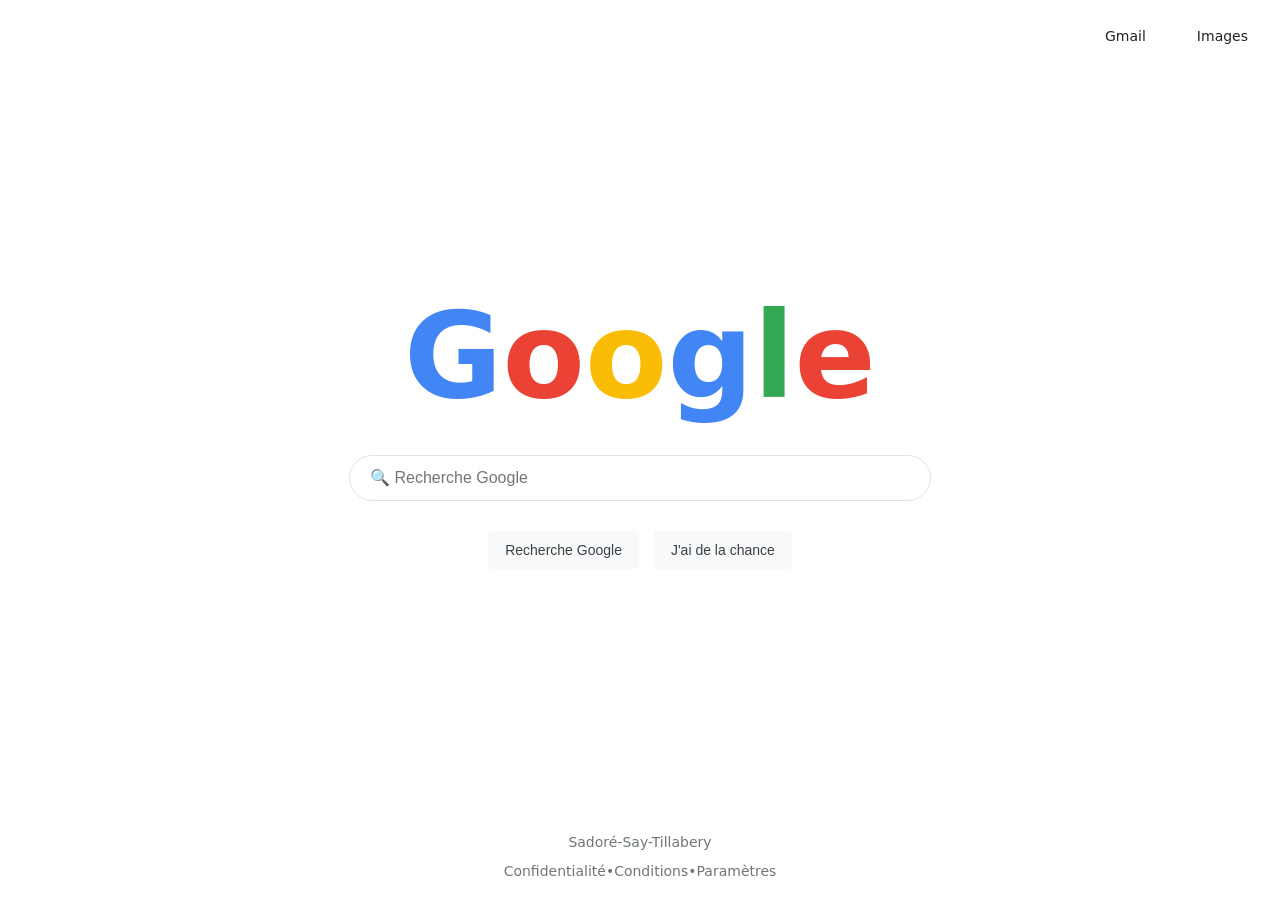
==== docs/index.html @ 0a64dbb7 "index.html" ====
<!DOCTYPE html>
<html lang="fr">
<head>
    <meta charset="UTF-8">
    <meta name="viewport" content="width=device-width, initial-scale=1.0">
    <!-- Lien vers le fichier CSS externe -->
    <link rel="stylesheet" href="style.css">
    <title>Google</title>
</head>
<body>
    <!-- En-tête avec les liens de navigation -->
    <header class="en-tete">
        <span class="lien-gmail"><a href="#">Gmail</a></span>
        <a href="#">Images</a>
    </header>
    
    <!-- Contenu principal de la page -->
    <main class="contenu-principal">
        <!-- Section du logo Google avec chaque lettre colorée -->
        <section class="logo-google">
            <h1 class="bleu">G</h1>
            <h1 class="rouge">o</h1>
            <h1 class="jaune">o</h1>
            <h1 class="bleu">g</h1>
            <h1 class="vert">l</h1>
            <h1 class="rouge">e</h1>
        </section>
        
        <!-- Section de recherche avec barre et icône -->
        <section class="section-recherche">
            <div class="conteneur-recherche">
                <!-- Icône de loupe dans la barre de recherche -->
                <!--<div class="icone-recherche"></div>-->
                <!-- Champ de saisie pour la recherche -->
                <input type="text" class="champ-recherche" placeholder="🔍 Recherche Google">
            </div>
        </section>
        
        <!-- Section des boutons de recherche -->
        <section class="section-boutons">
            <button class="bouton-recherche">Recherche Google</button>
            <button class="bouton-chance">J'ai de la chance</button>
        </section>
    </main>
    
    <!-- Pied de page avec les liens supplémentaires -->
    <footer class="liens-supplementaires">
        <div class="ligne-liens">
            <span>Sadoré-Say-Tillabery</span>
        </div>
        <div class="ligne-localisation">
            <span>Confidentialité•Conditions•Paramètres</span>
        </div>
    </footer>
</body>
</html>
---- docs/style.css ----
/* Réinitialisation des marges et paddings par défaut */
* {
    margin: 0;
    padding: 0;
    /* Inclut les bordures et paddings dans le calcul des dimensions */
    box-sizing: border-box;
}

/* Styles généraux du corps de la page */
body {
    font-family: system-ui, -apple-system, 'Segoe UI', Roboto, Arial, sans-serif;
    /* Hauteur totale de la fenêtre */
    height: 100vh;
    /* Disposition en colonne pour header, main et footer */
    display: flex;
    flex-direction: column;
}

/* Styles de l'en-tête */
.en-tete {
    /* Aligne les éléments à droite */
    display: flex;
    justify-content: flex-end;
    padding: 20px;
    font-size: 14px;
    gap: 15px;
}

/* Styles pour le span contenant Gmail */
.en-tete .lien-gmail {
    padding: 8px 12px;
    /* Transition pour un effet fluide */
    transition: all 0.3s ease;
}

/* Effet au survol du span Gmail avec bordure arrondie */
.en-tete .lien-gmail:hover {
    /* Bordure arrondie */
    border-radius: 8px;
    /* Couleur de fond légère au survol */
    background-color: #f0f0f0;
}

/* Styles des liens dans l'en-tête */
.en-tete a {
    text-decoration: none;
    color: rgba(0,0,0,0.87);
    padding: 8px 12px;
    border-radius: 8px;
    transition: all 0.3s ease;
}


/* Styles du contenu principal */
.contenu-principal {
    display: flex;
    flex-direction: column;
    /* Centre horizontalement et verticalement */
    align-items: center;
    justify-content: center;
    /* Prend tout l'espace disponible */
    flex-grow: 1;
}

/* Styles du logo Google */
.logo-google {
    display: flex;
    margin-bottom: 30px;
}

/* Styles des lettres du logo */
.logo-google h1 {
    font-size: 120px;
    font-weight: 800;
}

/* Couleurs spécifiques pour chaque lettre du logo */
.bleu {
    color: #4285F4;
}

.rouge {
    color: #EA4335;
}

.jaune {
    color: #FBBC05;
}

.vert {
    color: #34A853;
}

/* Styles de la section recherche */
.section-recherche {
    width: 582px;
    position: relative;
    margin-bottom: 30px;
}

/* Conteneur pour la barre de recherche */
.conteneur-recherche {
    width: 100%;
    position: relative;
}

/* Styles de l'icône de recherche */
/*.icone-recherche {
    position: absolute;
    left: 15px;
    top: 50%;
    transform: translateY(-50%);
    color: #9AA0A6;
    z-index: 1;
}*/

/* Styles du champ de recherche */
.champ-recherche {
    width: 100%;
    height: 46px;
    border-radius: 24px;
    border: 1px solid #dfe1e5;
    padding: 0 20px;
    font-size: 16px;
    /* Supprime le contour par défaut */
    outline: none;
}

/* Effets au survol et focus du champ de recherche */
.champ-recherche:hover,
.champ-recherche:focus {
    box-shadow: 0 1px 6px rgba(32,33,36,.28);
    border-color: rgba(223,225,229,0);
}

/* Styles de la section des boutons */
.section-boutons {
    display: flex;
    justify-content: center;
    /* Espace entre les boutons */
    gap: 15px;
    margin-bottom: 30px;
}

/* Styles communs pour les boutons */
.bouton-recherche,
.bouton-chance {
    background-color: #f8f9fa;
    border: 1px solid #f8f9fa;
    border-radius: 4px;
    color: #3c4043;
    font-size: 14px;
    padding: 10px 16px;
    /* Change le curseur pour indiquer que c'est cliquable */
    cursor: pointer;
}

/* Effets au survol des boutons */
.bouton-recherche:hover,
.bouton-chance:hover {
    box-shadow: 0 1px 1px rgba(0,0,0,.1);
    border: 1px solid #dadce0;
    background-color:  #34A853;
}

/* Styles des liens supplémentaires dans le footer */
footer.liens-supplementaires {
    display: flex;
    flex-direction: column;
    align-items: center;
    gap: 10px;
    padding: 20px;
}

/* Styles de la ligne Sadoré-Say-Tillabery */
.ligne-liens span {
    color: #70757a;
    font-size: 14px;
}

/* Styles de la ligne Confidentialité-Conditions-Paramètres */
.ligne-localisation span {
    color: #70757a;
    font-size: 14px;
}

@media (max-width: 760px) {
    .logo-google h1 {
        font-size: 60px;
    }

    .section-recherche {
        width: 90%;
    }

    .section-boutons {
        flex-direction: column;
        width: 90%;
    }

    .bouton-recherche,
    .bouton-chance {
        width: 100%;
    }
}
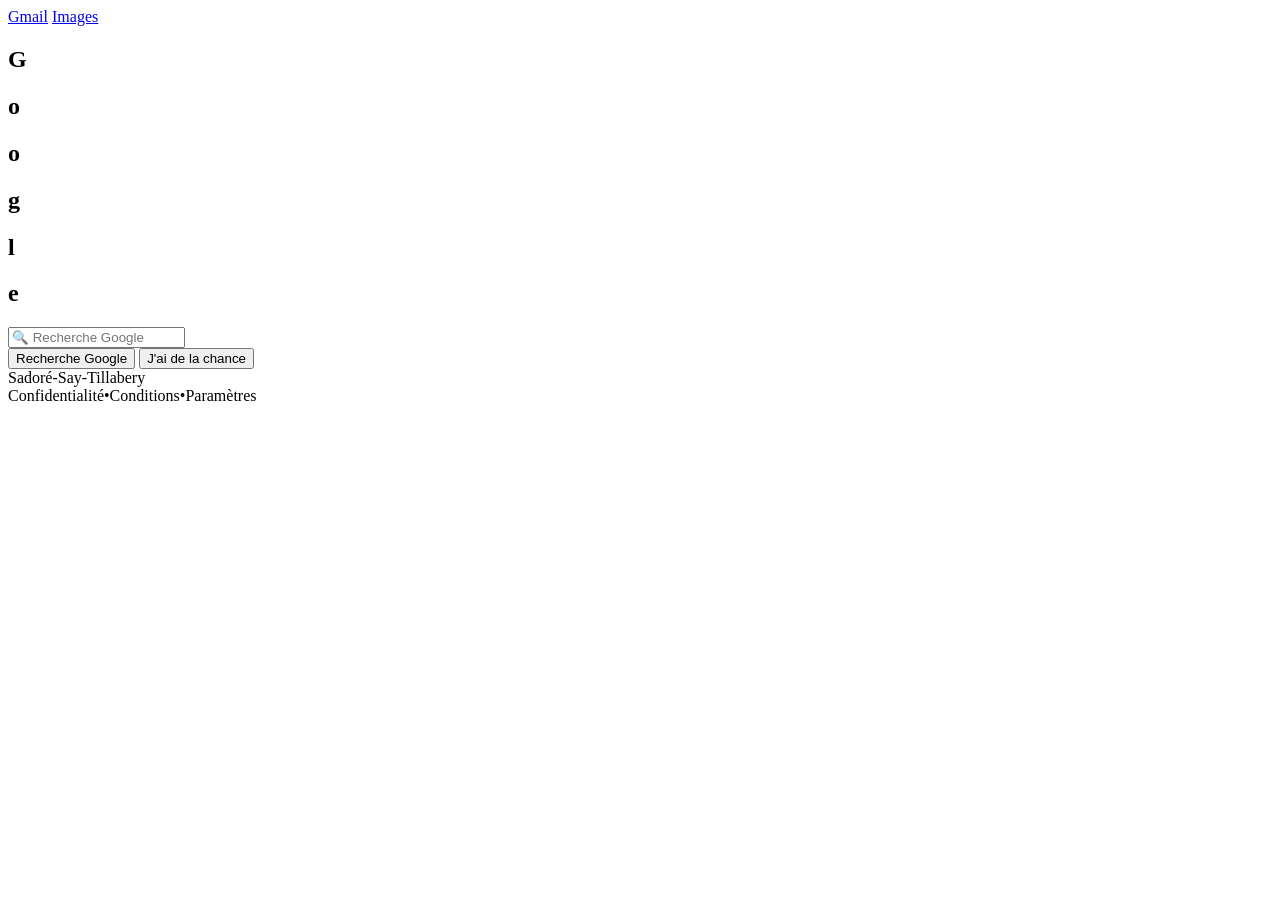
==== commit 7de04860: "index.html Replaced stylesheet link from 'style.css' to 'google.css'." ====
--- a/docs/index.html
+++ b/docs/index.html
@@ -4,7 +4,7 @@
     <meta charset="UTF-8">
     <meta name="viewport" content="width=device-width, initial-scale=1.0">
     <!-- Lien vers le fichier CSS externe -->
-    <link rel="stylesheet" href="style.css">
+    <link rel="stylesheet" href="google.css">
     <title>Google</title>
 </head>
 <body>
@@ -29,8 +29,6 @@
         <!-- Section de recherche avec barre et icône -->
         <section class="section-recherche">
             <div class="conteneur-recherche">
-                <!-- Icône de loupe dans la barre de recherche -->
-                <!--<div class="icone-recherche"></div>-->
                 <!-- Champ de saisie pour la recherche -->
                 <input type="text" class="champ-recherche" placeholder="🔍 Recherche Google">
             </div>
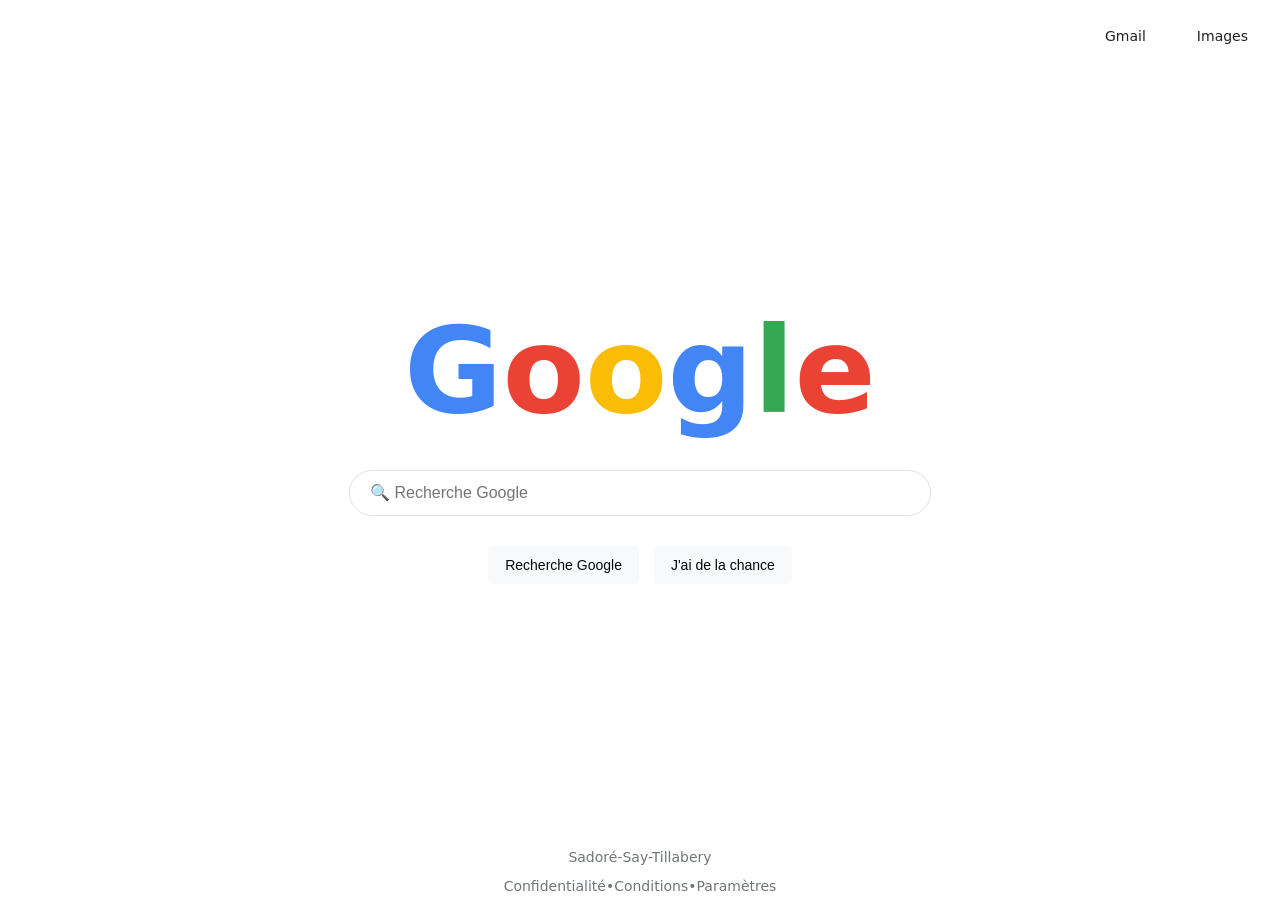
==== commit ebcd0e07: "Update index.html" ====
--- a/docs/index.html
+++ b/docs/index.html
@@ -4,7 +4,7 @@
     <meta charset="UTF-8">
     <meta name="viewport" content="width=device-width, initial-scale=1.0">
     <!-- Lien vers le fichier CSS externe -->
-    <link rel="stylesheet" href="google.css">
+    <link rel="stylesheet" href="style.css">
     <title>Google</title>
 </head>
 <body>
--- a/docs/style.css
+++ b/docs/style.css
@@ -0,0 +1,240 @@
+/* Réinitialisation des marges et paddings par défaut */
+* {
+    margin: 0;
+    padding: 0;
+    /* Inclut les bordures et paddings dans le calcul des dimensions */
+    box-sizing: border-box;
+}
+
+/* Styles généraux du corps de la page */
+body {
+    font-family: system-ui, -apple-system, 'Segoe UI', Roboto, Arial, sans-serif;
+    /* Hauteur totale de la fenêtre */
+    height: 100vh;
+    /* Disposition en colonne pour header, main et footer */
+    display: flex;
+    flex-direction: column;
+}
+
+/* Styles de l'en-tête */
+.en-tete {
+    /* Aligne les éléments à droite */
+    display: flex;
+    justify-content: flex-end;
+    padding: 20px;
+    font-size: 14px;
+    gap: 15px;
+}
+
+/* Styles pour le span contenant Gmail */
+.en-tete .lien-gmail {
+    padding: 8px 12px;
+    /* Transition pour un effet fluide */
+    transition: all 0.3s ease;
+}
+
+/* Effet au survol du span Gmail avec bordure arrondie */
+.en-tete .lien-gmail:hover {
+    /* Bordure arrondie */
+    border-radius: 8px;
+    /* Couleur de fond légère au survol */
+    background-color: #f0f0f0;
+}
+
+/* Styles des liens dans l'en-tête */
+.en-tete a {
+    text-decoration: none;
+    color: rgba(0,0,0,0.87);
+    padding: 8px 12px;
+    border-radius: 8px;
+    transition: all 0.3s ease;
+}
+
+/* Styles du contenu principal */
+.contenu-principal {
+    display: flex;
+    flex-direction: column;
+    /* Centre horizontalement et verticalement */
+    align-items: center;
+    justify-content: center;
+    /* Prend tout l'espace disponible */
+    flex-grow: 1;
+}
+
+/* Styles du logo Google */
+.logo-google {
+    display: flex;
+    margin-bottom: 30px;
+}
+
+/* Styles des lettres du logo */
+.logo-google h1 {
+    font-size: 120px;
+    font-weight: 800;
+}
+
+/* Couleurs spécifiques pour chaque lettre du logo */
+.bleu {
+    color: #4285F4;
+}
+
+.rouge {
+    color: #EA4335;
+}
+
+.jaune {
+    color: #FBBC05;
+}
+
+.vert {
+    color: #34A853;
+}
+
+/* Styles de la section recherche */
+.section-recherche {
+    width: 582px;
+    position: relative;
+    margin-bottom: 30px;
+}
+
+/* Conteneur pour la barre de recherche */
+.conteneur-recherche {
+    width: 100%;
+    position: relative;
+}
+
+/* Styles du champ de recherche */
+.champ-recherche {
+    width: 100%;
+    height: 46px;
+    border-radius: 24px;
+    border: 1px solid #dfe1e5;
+    padding: 0 20px;
+    font-size: 16px;
+    /* Supprime le contour par défaut */
+    outline: none;
+    transition: all 0.3s ease;
+}
+
+/* Effets au survol et focus du champ de recherche */
+.champ-recherche:hover,
+.champ-recherche:focus {
+    box-shadow: 0 1px 6px rgba(32,33,36,.28);
+    border-color: #4285F4;
+}
+
+/* Styles de la section des boutons */
+.section-boutons {
+    display: flex;
+    justify-content: center;
+    /* Espace entre les boutons */
+    gap: 15px;
+    margin-bottom: 30px;
+}
+
+/* Styles communs pour les boutons */
+.bouton-recherche,
+.bouton-chance {
+    background-color: #f8f9fa;
+    border: 1px solid #f8f9fa;
+    border-radius: 4px;
+    color: #070707;
+    font-size: 14px;
+    font-weight: bold;
+    padding: 10px 16px;
+    /* Change le curseur pour indiquer que c'est cliquable */
+    cursor: pointer;
+    transition: all 0.3s ease;
+    font-weight: normal;
+}
+
+/* Effets au survol des boutons */
+.bouton-recherche:hover,
+.bouton-chance:hover {
+    box-shadow: 0 1px 1px rgba(0,0,0,.1);
+    border: 1px solid #dadce0;
+    background-color: #f8f9fa;
+    color: #1bec3e;
+    font-weight: bold;
+}
+
+/* Styles des liens supplémentaires dans le footer */
+footer.liens-supplementaires {
+    display: flex;
+    flex-direction: column;
+    align-items: center;
+    gap: 10px;
+    padding: 5px;
+    margin-top: auto;
+}
+
+/* Styles de la ligne Sadoré-Say-Tillabery */
+.ligne-liens span {
+    color: #70757a;
+    font-size: 14px;
+}
+
+/* Styles de la ligne Confidentialité-Conditions-Paramètres */
+.ligne-localisation span {
+    color: #70757a;
+    font-size: 14px;
+}
+
+/* Media queries pour la tablette (768px) */
+@media (max-width: 768px) {
+    .en-tete {
+        justify-content: center;
+    }
+    
+    .logo-google h1 {
+        font-size: 80px;
+    }
+
+    .section-recherche {
+        width: 90%;
+    }
+}
+
+/* Media queries pour le mobile (760px et moins) */
+@media (max-width: 760px) {
+    .logo-google h1 {
+        font-size: 60px;
+    }
+
+    .section-recherche {
+        width: 90%;
+    }
+
+    .section-boutons {
+        flex-direction: row;
+        width: 90%;
+        flex-wrap: wrap;
+    }
+
+    .bouton-recherche,
+    .bouton-chance {
+        width: auto;
+        flex: 1;
+        min-width: 140px;
+    }
+}
+
+/* Media queries pour les très petits écrans (320px) */
+@media (max-width: 320px) {
+    .en-tete {
+        justify-content: center;
+        flex-wrap: wrap;
+    }
+    
+    .section-boutons {
+        flex-direction: row;
+        gap: 10px;
+    }
+    
+    .bouton-recherche,
+    .bouton-chance {
+        min-width: 120px;
+        font-size: 12px;
+        padding: 8px 12px;
+    }
+}
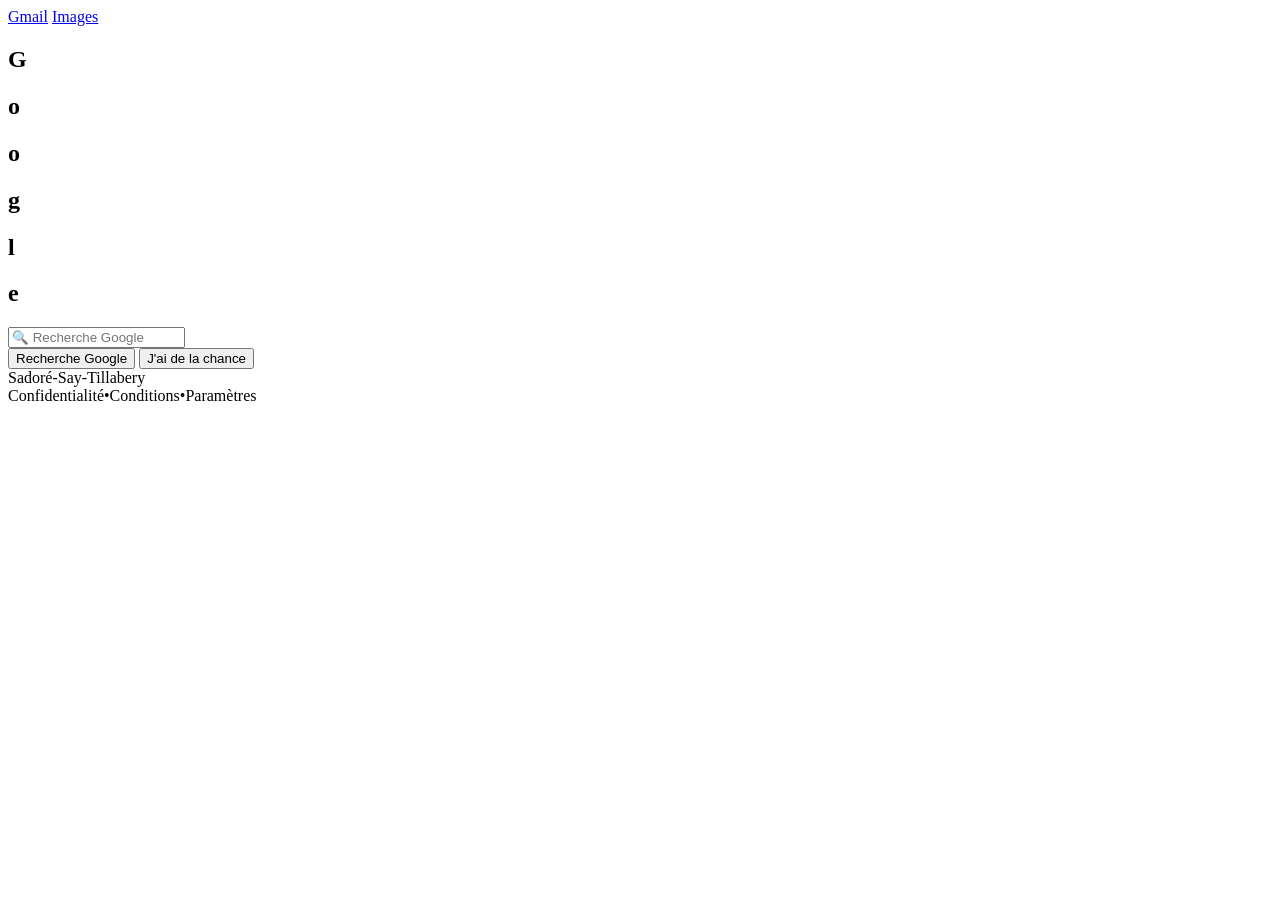
==== commit 96ef1f4e: "Google.html Updated the stylesheet link to use google.css and removed the search icon comment." ====
--- a/docs/index.html
+++ b/docs/index.html
@@ -4,7 +4,7 @@
     <meta charset="UTF-8">
     <meta name="viewport" content="width=device-width, initial-scale=1.0">
     <!-- Lien vers le fichier CSS externe -->
-    <link rel="stylesheet" href="style.css">
+    <link rel="stylesheet" href="google.css">
     <title>Google</title>
 </head>
 <body>
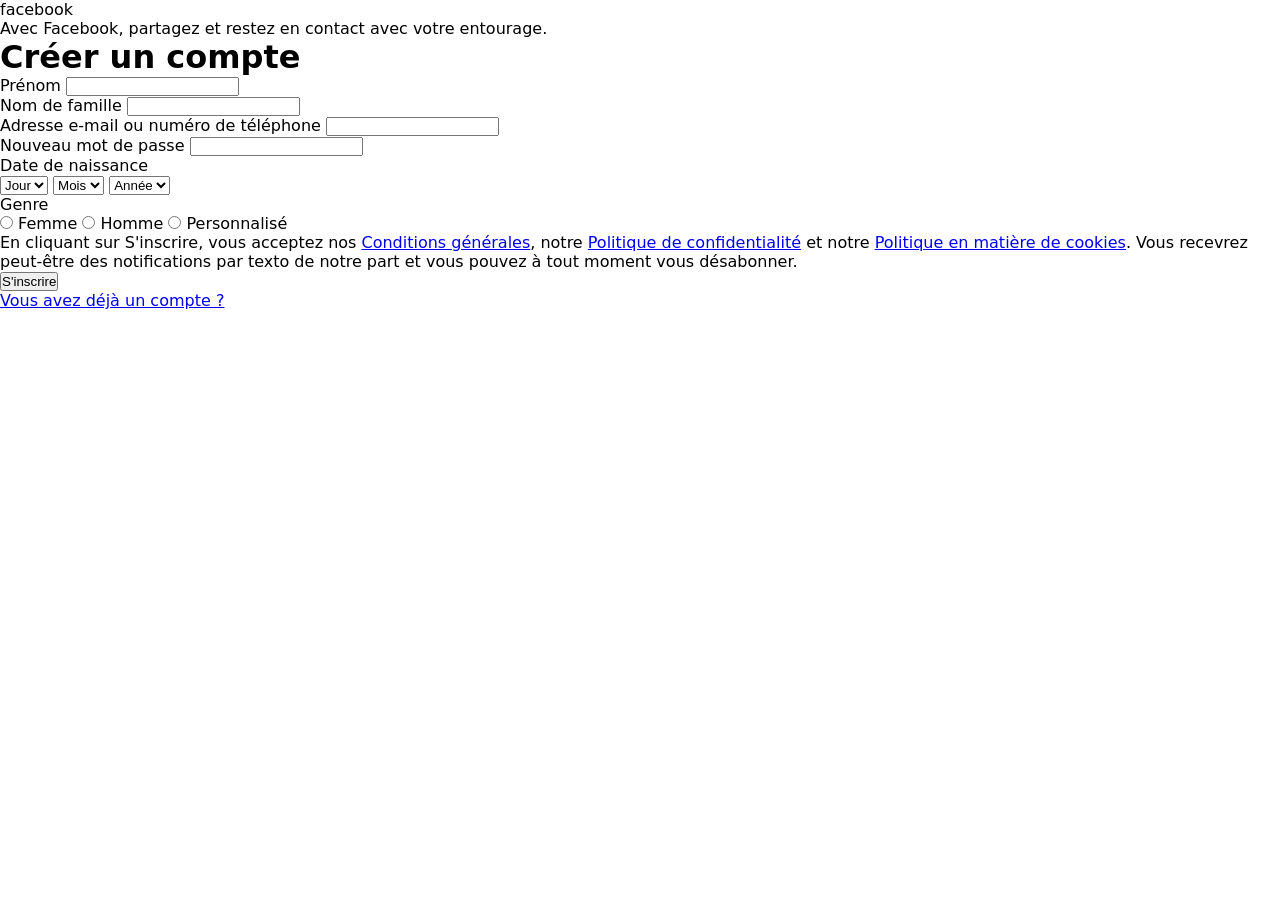
==== commit d7d9435e: "Facebook_Projet" ====
--- a/docs/index.html
+++ b/docs/index.html
@@ -3,52 +3,221 @@
 <head>
     <meta charset="UTF-8">
     <meta name="viewport" content="width=device-width, initial-scale=1.0">
-    <!-- Lien vers le fichier CSS externe -->
-    <link rel="stylesheet" href="google.css">
-    <title>Google</title>
+    <title>Inscription - Facebook</title>
+    <link rel="stylesheet" href="style.css">
 </head>
 <body>
-    <!-- En-tête avec les liens de navigation -->
-    <header class="en-tete">
-        <span class="lien-gmail"><a href="#">Gmail</a></span>
-        <a href="#">Images</a>
-    </header>
-    
-    <!-- Contenu principal de la page -->
-    <main class="contenu-principal">
-        <!-- Section du logo Google avec chaque lettre colorée -->
-        <section class="logo-google">
-            <h1 class="bleu">G</h1>
-            <h1 class="rouge">o</h1>
-            <h1 class="jaune">o</h1>
-            <h1 class="bleu">g</h1>
-            <h1 class="vert">l</h1>
-            <h1 class="rouge">e</h1>
-        </section>
+    <div class="container">
+        <header>
+            <div class="logo">facebook</div>
+            <p class="tagline">Avec Facebook, partagez et restez en contact avec votre entourage.</p>
+        </header>
         
-        <!-- Section de recherche avec barre et icône -->
-        <section class="section-recherche">
-            <div class="conteneur-recherche">
-                <!-- Champ de saisie pour la recherche -->
-                <input type="text" class="champ-recherche" placeholder="🔍 Recherche Google">
+        <main>
+            <div class="card">
+                <h1 class="form-title">Créer un compte</h1>
+                
+                <form id="signup-form">
+                    <div class="name-fields">
+                        <div class="form-group">
+                            <label for="firstname">Prénom</label>
+                            <input type="text" id="firstname" name="firstname" aria-required="true" required>
+                        </div>
+                        <div class="form-group">
+                            <label for="lastname">Nom de famille</label>
+                            <input type="text" id="lastname" name="lastname" aria-required="true" required>
+                        </div>
+                    </div>
+                    
+                    <div class="form-group">
+                        <label for="email">Adresse e-mail ou numéro de téléphone</label>
+                        <input type="email" id="email" name="email" aria-required="true" required>
+                    </div>
+                    
+                    <div class="form-group">
+                        <label for="password">Nouveau mot de passe</label>
+                        <input type="password" id="password" name="password" aria-required="true" required>
+                    </div>
+                    
+                    <div class="form-group">
+                        <label class="birthday-label">Date de naissance</label>
+                        <div class="birthday-selectors">
+                            <select id="day" name="day" aria-label="Jour de naissance">
+                                <option value="">Jour</option>
+                                <option value="1">1</option>
+                                <option value="2">2</option>
+                                <option value="3">3</option>
+                                <option value="4">4</option>
+                                <option value="5">5</option>
+                                <option value="6">6</option>
+                                <option value="7">7</option>
+                                <option value="8">8</option>
+                                <option value="9">9</option>
+                                <option value="10">10</option>
+                                <option value="11">11</option>
+                                <option value="12">12</option>
+                                <option value="13">13</option>
+                                <option value="14">14</option>
+                                <option value="15">15</option>
+                                <option value="16">16</option>
+                                <option value="17">17</option>
+                                <option value="18">18</option>
+                                <option value="19">19</option>
+                                <option value="20">20</option>
+                                <option value="21">21</option>
+                                <option value="22">22</option>
+                                <option value="23">23</option>
+                                <option value="24">24</option>
+                                <option value="25">25</option>
+                                <option value="26">26</option>
+                                <option value="27">27</option>
+                                <option value="28">28</option>
+                                <option value="29">29</option>
+                                <option value="30">30</option>
+                                <option value="31">31</option>
+                            </select>
+                            <select id="month" name="month" aria-label="Mois de naissance">
+                                <option value="">Mois</option>
+                                <option value="1">Jan</option>
+                                <option value="2">Fév</option>
+                                <option value="3">Mar</option>
+                                <option value="4">Avr</option>
+                                <option value="5">Mai</option>
+                                <option value="6">Jun</option>
+                                <option value="7">Jul</option>
+                                <option value="8">Aoû</option>
+                                <option value="9">Sep</option>
+                                <option value="10">Oct</option>
+                                <option value="11">Nov</option>
+                                <option value="12">Déc</option>
+                            </select>
+                            <select id="year" name="year" aria-label="Année de naissance">
+                                <option value="">Année</option>
+                                <option value="1924">1924</option>
+                                <option value="1925">1925</option>
+                                <option value="1926">1926</option>
+                                <option value="1927">1927</option>
+                                <option value="1928">1928</option>
+                                <option value="1929">1929</option>
+                                <option value="1930">1930</option>
+                                <option value="1931">1931</option>
+                                <option value="1932">1932</option>
+                                <option value="1933">1933</option>
+                                <option value="1934">1934</option>
+                                <option value="1935">1935</option>
+                                <option value="1936">1936</option>
+                                <option value="1937">1937</option>
+                                <option value="1938">1938</option>
+                                <option value="1939">1939</option>
+                                <option value="1940">1940</option>
+                                <option value="1941">1941</option>
+                                <option value="1942">1942</option>
+                                <option value="1943">1943</option>
+                                <option value="1944">1944</option>
+                                <option value="1945">1945</option>
+                                <option value="1946">1946</option>
+                                <option value="1947">1947</option>
+                                <option value="1948">1948</option>
+                                <option value="1949">1949</option>
+                                <option value="1950">1950</option>
+                                <option value="1951">1951</option>
+                                <option value="1952">1952</option>
+                                <option value="1953">1953</option>
+                                <option value="1954">1954</option>
+                                <option value="1955">1955</option>
+                                <option value="1956">1956</option>
+                                <option value="1957">1957</option>
+                                <option value="1958">1958</option>
+                                <option value="1959">1959</option>
+                                <option value="1960">1960</option>
+                                <option value="1961">1961</option>
+                                <option value="1962">1962</option>
+                                <option value="1963">1963</option>
+                                <option value="1964">1964</option>
+                                <option value="1965">1965</option>
+                                <option value="1966">1966</option>
+                                <option value="1967">1967</option>
+                                <option value="1968">1968</option>
+                                <option value="1969">1969</option>
+                                <option value="1970">1970</option>
+                                <option value="1971">1971</option>
+                                <option value="1972">1972</option>
+                                <option value="1973">1973</option>
+                                <option value="1974">1974</option>
+                                <option value="1975">1975</option>
+                                <option value="1976">1976</option>
+                                <option value="1977">1977</option>
+                                <option value="1978">1978</option>
+                                <option value="1979">1979</option>
+                                <option value="1980">1980</option>
+                                <option value="1981">1981</option>
+                                <option value="1982">1982</option>
+                                <option value="1983">1983</option>
+                                <option value="1984">1984</option>
+                                <option value="1985">1985</option>
+                                <option value="1986">1986</option>
+                                <option value="1987">1987</option>
+                                <option value="1988">1988</option>
+                                <option value="1989">1989</option>
+                                <option value="1990">1990</option>
+                                <option value="1991">1991</option>
+                                <option value="1992">1992</option>
+                                <option value="1993">1993</option>
+                                <option value="1994">1994</option>
+                                <option value="1995">1995</option>
+                                <option value="1996">1996</option>
+                                <option value="1997">1997</option>
+                                <option value="1998">1998</option>
+                                <option value="1999">1999</option>
+                                <option value="2000">2000</option>
+                                <option value="2001">2001</option>
+                                <option value="2002">2002</option>
+                                <option value="2003">2003</option>
+                                <option value="2004">2004</option>
+                                <option value="2005">2005</option>
+                                <option value="2006">2006</option>
+                                <option value="2007">2007</option>
+                                <option value="2008">2008</option>
+                                <option value="2009">2009</option>
+                                <option value="2010">2010</option>
+                                <option value="2011">2011</option>
+                            </select>
+                        </div>
+                    </div>
+                    
+                    <div class="form-group">
+                        <label class="gender-label">Genre</label>
+                        <div class="gender-options">
+                            <label class="gender-option">
+                                <input type="radio" name="gender" value="female">
+                                Femme
+                            </label>
+                            <label class="gender-option">
+                                <input type="radio" name="gender" value="male">
+                                Homme
+                            </label>
+                            <label class="gender-option">
+                                <input type="radio" name="gender" value="custom">
+                                Personnalisé
+                            </label>
+                        </div>
+                    </div>
+                    
+                    <p class="legal-text">
+                        En cliquant sur S'inscrire, vous acceptez nos <a href="#" target="_blank">Conditions générales</a>, 
+                        notre <a href="#" target="_blank">Politique de confidentialité</a> et notre 
+                        <a href="#" target="_blank">Politique en matière de cookies</a>. 
+                        Vous recevrez peut-être des notifications par texto de notre part et vous pouvez à tout moment vous désabonner.
+                    </p>
+                    
+                    <button type="submit" class="signup-button">S'inscrire</button>
+                </form>
+                
+                <div class="login-link">
+                    <a href="#">Vous avez déjà un compte ?</a>
+                </div>
             </div>
-        </section>
-        
-        <!-- Section des boutons de recherche -->
-        <section class="section-boutons">
-            <button class="bouton-recherche">Recherche Google</button>
-            <button class="bouton-chance">J'ai de la chance</button>
-        </section>
-    </main>
-    
-    <!-- Pied de page avec les liens supplémentaires -->
-    <footer class="liens-supplementaires">
-        <div class="ligne-liens">
-            <span>Sadoré-Say-Tillabery</span>
-        </div>
-        <div class="ligne-localisation">
-            <span>Confidentialité•Conditions•Paramètres</span>
-        </div>
-    </footer>
+        </main>
+    </div>
 </body>
 </html>
--- a/docs/style.css
+++ b/docs/style.css
@@ -0,0 +1,240 @@
+/* Réinitialisation des marges et paddings par défaut */
+* {
+    margin: 0;
+    padding: 0;
+    /* Inclut les bordures et paddings dans le calcul des dimensions */
+    box-sizing: border-box;
+}
+
+/* Styles généraux du corps de la page */
+body {
+    font-family: system-ui, -apple-system, 'Segoe UI', Roboto, Arial, sans-serif;
+    /* Hauteur totale de la fenêtre */
+    height: 300px;
+    /* Disposition en colonne pour header, main et footer */
+    display: flex;
+    flex-direction: column;
+}
+
+/* Styles de l'en-tête */
+.en-tete {
+    /* Aligne les éléments à droite */
+    display: flex;
+    justify-content: flex-end;
+    padding: 20px;
+    font-size: 14px;
+    gap: 15px;
+}
+
+/* Styles pour le span contenant Gmail */
+.en-tete .lien-gmail {
+    padding: 8px 12px;
+    /* Transition pour un effet fluide */
+    transition: all 0.3s ease;
+}
+
+/* Effet au survol du span Gmail avec bordure arrondie */
+.en-tete .lien-gmail:hover {
+    /* Bordure arrondie */
+    border-radius: 8px;
+    /* Couleur de fond légère au survol */
+    background-color: #f0f0f0;
+}
+
+/* Styles des liens dans l'en-tête */
+.en-tete a {
+    text-decoration: none;
+    color: rgba(0,0,0,0.87);
+    padding: 8px 12px;
+    border-radius: 8px;
+    transition: all 0.3s ease;
+}
+
+/* Styles du contenu principal */
+.contenu-principal {
+    display: flex;
+    flex-direction: column;
+    /* Centre horizontalement et verticalement */
+    align-items: center;
+    justify-content: center;
+    /* Prend tout l'espace disponible */
+    flex-grow: 1;
+}
+
+/* Styles du logo Google */
+.logo-google {
+    display: flex;
+    margin-bottom: 30px;
+}
+
+/* Styles des lettres du logo */
+.logo-google h1 {
+    font-size: 120px;
+    font-weight: 800;
+}
+
+/* Couleurs spécifiques pour chaque lettre du logo */
+.bleu {
+    color: #4285F4;
+}
+
+.rouge {
+    color: #EA4335;
+}
+
+.jaune {
+    color: #FBBC05;
+}
+
+.vert {
+    color: #34A853;
+}
+
+/* Styles de la section recherche */
+.section-recherche {
+    width: 582px;
+    position: relative;
+    margin-bottom: 30px;
+}
+
+/* Conteneur pour la barre de recherche */
+.conteneur-recherche {
+    width: 100%;
+    position: relative;
+}
+
+/* Styles du champ de recherche */
+.champ-recherche {
+    width: 100%;
+    height: 46px;
+    border-radius: 24px;
+    border: 1px solid #dfe1e5;
+    padding: 0 20px;
+    font-size: 16px;
+    /* Supprime le contour par défaut */
+    outline: none;
+    transition: all 0.3s ease;
+}
+
+/* Effets au survol et focus du champ de recherche */
+.champ-recherche:hover,
+.champ-recherche:focus {
+    box-shadow: 0 1px 6px rgba(32,33,36,.28);
+    border-color: #4285F4;
+}
+
+/* Styles de la section des boutons */
+.section-boutons {
+    display: flex;
+    justify-content: center;
+    /* Espace entre les boutons */
+    gap: 15px;
+    margin-bottom: 30px;
+}
+
+/* Styles communs pour les boutons */
+.bouton-recherche,
+.bouton-chance {
+    background-color: #f8f9fa;
+    border: 1px solid #f8f9fa;
+    border-radius: 4px;
+    color: #070707;
+    font-size: 14px;
+    font-weight: bold;
+    padding: 10px 16px;
+    /* Change le curseur pour indiquer que c'est cliquable */
+    cursor: pointer;
+    transition: all 0.3s ease;
+    font-weight: normal;
+}
+
+/* Effets au survol des boutons */
+.bouton-recherche:hover,
+.bouton-chance:hover {
+    box-shadow: 0 1px 1px rgba(0,0,0,.1);
+    border: 1px solid #dadce0;
+    background-color: #f8f9fa;
+    color: #1bec3e;
+    font-weight: bold;
+}
+
+/* Styles des liens supplémentaires dans le footer */
+footer.liens-supplementaires {
+    display: flex;
+    flex-direction: column;
+    align-items: center;
+    gap: 10px;
+    padding: 5px;
+    margin-top: auto;
+}
+
+/* Styles de la ligne Sadoré-Say-Tillabery */
+.ligne-liens span {
+    color: #70757a;
+    font-size: 14px;
+}
+
+/* Styles de la ligne Confidentialité-Conditions-Paramètres */
+.ligne-localisation span {
+    color: #70757a;
+    font-size: 14px;
+}
+
+/* Media queries pour la tablette (768px) */
+@media (max-width: 768px) {
+    .en-tete {
+        justify-content: center;
+    }
+    
+    .logo-google h1 {
+        font-size: 80px;
+    }
+
+    .section-recherche {
+        width: 90%;
+    }
+}
+
+/* Media queries pour le mobile (760px et moins) */
+@media (max-width: 760px) {
+    .logo-google h1 {
+        font-size: 60px;
+    }
+
+    .section-recherche {
+        width: 90%;
+    }
+
+    .section-boutons {
+        flex-direction: row;
+        width: 90%;
+        flex-wrap: wrap;
+    }
+
+    .bouton-recherche,
+    .bouton-chance {
+        width: auto;
+        flex: 1;
+        min-width: 140px;
+    }
+}
+
+/* Media queries pour les très petits écrans (320px) */
+@media (max-width: 320px) {
+    .en-tete {
+        justify-content: center;
+        flex-wrap: wrap;
+    }
+    
+    .section-boutons {
+        flex-direction: row;
+        gap: 10px;
+    }
+    
+    .bouton-recherche,
+    .bouton-chance {
+        min-width: 120px;
+        font-size: 12px;
+        padding: 8px 12px;
+    }
+}
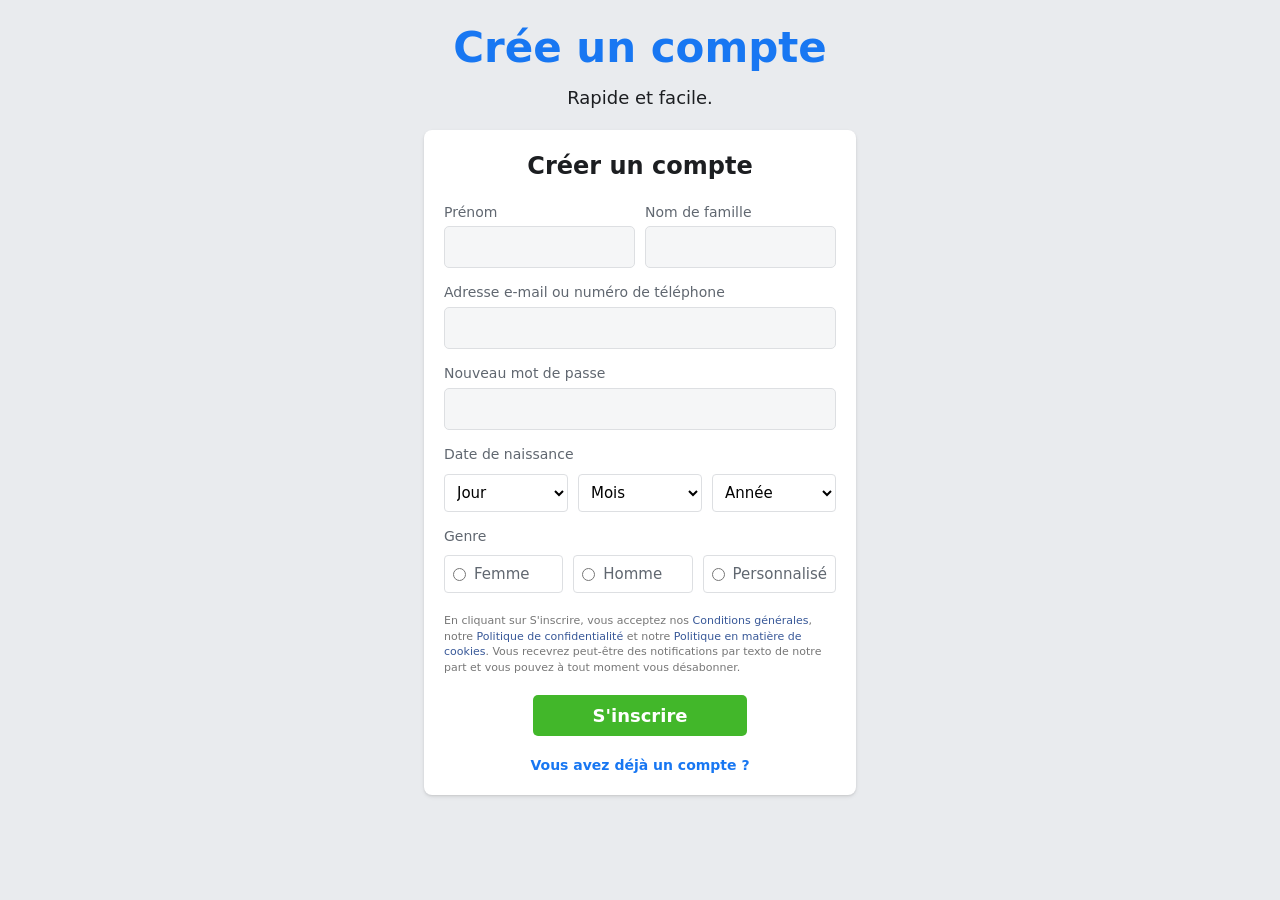
==== commit 62e11804: "Facebook index.html" ====
--- a/docs/index.html
+++ b/docs/index.html
@@ -9,8 +9,8 @@
 <body>
     <div class="container">
         <header>
-            <div class="logo">facebook</div>
-            <p class="tagline">Avec Facebook, partagez et restez en contact avec votre entourage.</p>
+            <div class="logo">Crée un compte</div>
+            <p class="tagline">Rapide et facile.</p>
         </header>
         
         <main>
--- a/docs/style.css
+++ b/docs/style.css
@@ -1,240 +1,216 @@
-/* Réinitialisation des marges et paddings par défaut */
+/* Reset et styles de base */
 * {
     margin: 0;
     padding: 0;
-    /* Inclut les bordures et paddings dans le calcul des dimensions */
     box-sizing: border-box;
-}
-
-/* Styles généraux du corps de la page */
+    font-family: system-ui, -apple-system, 'Segoe UI', Roboto, Arial, sans-serif;
+}
+
 body {
-    font-family: system-ui, -apple-system, 'Segoe UI', Roboto, Arial, sans-serif;
-    /* Hauteur totale de la fenêtre */
-    height: 300px;
-    /* Disposition en colonne pour header, main et footer */
-    display: flex;
-    flex-direction: column;
-}
-
-/* Styles de l'en-tête */
-.en-tete {
-    /* Aligne les éléments à droite */
-    display: flex;
-    justify-content: flex-end;
+    background-color: #e9ebee;
+    color: #1c1e21;
+    line-height: 1.34;
+}
+
+.container {
+    max-width: 980px;
+    margin: 0 auto;
     padding: 20px;
+}
+
+/* En-tête */
+header {
+    text-align: center;
+    margin-bottom: 20px;
+}
+
+.logo {
+    color: #1877f2;
+    font-size: 42px;
+    font-weight: bold;
+    margin-bottom: 10px;
+}
+
+.tagline {
+    font-size: 18px;
+    max-width: 500px;
+    margin: 0 auto 20px;
+}
+
+/* Carte du formulaire */
+.card {
+    background-color: white;
+    border-radius: 8px;
+    box-shadow: 0 2px 4px rgba(0, 0, 0, 0.08), 0 1px 2px rgba(0, 0, 0, 0.08);
+    padding: 20px;
+    max-width: 432px;
+    margin: 0 auto;
+}
+
+.form-title {
+    text-align: center;
+    margin-bottom: 20px;
+    font-size: 24px;
+}
+
+/* Formulaire */
+.form-group {
+    margin-bottom: 15px;
+}
+
+.name-fields {
+    display: flex;
+    gap: 10px;
+}
+
+.name-fields .form-group {
+    flex: 1;
+}
+
+label {
+    display: block;
+    margin-bottom: 5px;
     font-size: 14px;
-    gap: 15px;
-}
-
-/* Styles pour le span contenant Gmail */
-.en-tete .lien-gmail {
-    padding: 8px 12px;
-    /* Transition pour un effet fluide */
-    transition: all 0.3s ease;
-}
-
-/* Effet au survol du span Gmail avec bordure arrondie */
-.en-tete .lien-gmail:hover {
-    /* Bordure arrondie */
-    border-radius: 8px;
-    /* Couleur de fond légère au survol */
-    background-color: #f0f0f0;
-}
-
-/* Styles des liens dans l'en-tête */
-.en-tete a {
+    color: #606770;
+}
+
+input[type="text"],
+input[type="email"],
+input[type="password"] {
+    width: 100%;
+    padding: 11px;
+    border: 1px solid #dddfe2;
+    border-radius: 5px;
+    font-size: 15px;
+    background-color: #f5f6f7;
+}
+
+input[type="text"]:focus,
+input[type="email"]:focus,
+input[type="password"]:focus {
+    border-color: #1877f2;
+    outline: none;
+}
+
+/* Date de naissance */
+.birthday-label {
+    margin-bottom: 10px;
+}
+
+.birthday-selectors {
+    display: flex;
+    gap: 10px;
+}
+
+.birthday-selectors select {
+    flex: 1;
+    padding: 8px;
+    border: 1px solid #dddfe2;
+    border-radius: 4px;
+    font-size: 15px;
+    background-color: white;
+}
+
+/* Genre */
+.gender-label {
+    margin-bottom: 10px;
+}
+
+.gender-options {
+    display: flex;
+    gap: 10px;
+}
+
+.gender-option {
+    flex: 1;
+    display: flex;
+    align-items: center;
+    padding: 8px;
+    border: 1px solid #dddfe2;
+    border-radius: 4px;
+    font-size: 15px;
+}
+
+.gender-option input {
+    margin-right: 8px;
+}
+
+/* Informations légales */
+.legal-text {
+    font-size: 11px;
+    color: #777;
+    margin: 15px 0;
+    line-height: 1.4;
+}
+
+.legal-text a {
+    color: #385898;
     text-decoration: none;
-    color: rgba(0,0,0,0.87);
-    padding: 8px 12px;
-    border-radius: 8px;
-    transition: all 0.3s ease;
-}
-
-/* Styles du contenu principal */
-.contenu-principal {
-    display: flex;
-    flex-direction: column;
-    /* Centre horizontalement et verticalement */
-    align-items: center;
-    justify-content: center;
-    /* Prend tout l'espace disponible */
-    flex-grow: 1;
-}
-
-/* Styles du logo Google */
-.logo-google {
-    display: flex;
-    margin-bottom: 30px;
-}
-
-/* Styles des lettres du logo */
-.logo-google h1 {
-    font-size: 120px;
-    font-weight: 800;
-}
-
-/* Couleurs spécifiques pour chaque lettre du logo */
-.bleu {
-    color: #4285F4;
-}
-
-.rouge {
-    color: #EA4335;
-}
-
-.jaune {
-    color: #FBBC05;
-}
-
-.vert {
-    color: #34A853;
-}
-
-/* Styles de la section recherche */
-.section-recherche {
-    width: 582px;
-    position: relative;
-    margin-bottom: 30px;
-}
-
-/* Conteneur pour la barre de recherche */
-.conteneur-recherche {
-    width: 100%;
-    position: relative;
-}
-
-/* Styles du champ de recherche */
-.champ-recherche {
-    width: 100%;
-    height: 46px;
-    border-radius: 24px;
-    border: 1px solid #dfe1e5;
-    padding: 0 20px;
-    font-size: 16px;
-    /* Supprime le contour par défaut */
-    outline: none;
-    transition: all 0.3s ease;
-}
-
-/* Effets au survol et focus du champ de recherche */
-.champ-recherche:hover,
-.champ-recherche:focus {
-    box-shadow: 0 1px 6px rgba(32,33,36,.28);
-    border-color: #4285F4;
-}
-
-/* Styles de la section des boutons */
-.section-boutons {
-    display: flex;
-    justify-content: center;
-    /* Espace entre les boutons */
-    gap: 15px;
-    margin-bottom: 30px;
-}
-
-/* Styles communs pour les boutons */
-.bouton-recherche,
-.bouton-chance {
-    background-color: #f8f9fa;
-    border: 1px solid #f8f9fa;
-    border-radius: 4px;
-    color: #070707;
+}
+
+.legal-text a:hover {
+    text-decoration: underline;
+}
+
+/* Bouton d'inscription */
+.signup-button {
+    background-color: #42b72a;
+    color: white;
+    border: none;
+    border-radius: 5px;
+    font-size: 18px;
+    font-weight: bold;
+    padding: 10px 60px;
+    cursor: pointer;
+    display: block;
+    margin: 20px auto 10px;
+    transition: background-color 0.2s;
+}
+
+.signup-button:hover {
+    background-color: #36a420;
+}
+
+/* Lien de connexion */
+.login-link {
+    text-align: center;
+    margin-top: 20px;
     font-size: 14px;
+}
+
+.login-link a {
+    color: #1877f2;
+    text-decoration: none;
     font-weight: bold;
-    padding: 10px 16px;
-    /* Change le curseur pour indiquer que c'est cliquable */
-    cursor: pointer;
-    transition: all 0.3s ease;
-    font-weight: normal;
-}
-
-/* Effets au survol des boutons */
-.bouton-recherche:hover,
-.bouton-chance:hover {
-    box-shadow: 0 1px 1px rgba(0,0,0,.1);
-    border: 1px solid #dadce0;
-    background-color: #f8f9fa;
-    color: #1bec3e;
-    font-weight: bold;
-}
-
-/* Styles des liens supplémentaires dans le footer */
-footer.liens-supplementaires {
-    display: flex;
-    flex-direction: column;
-    align-items: center;
-    gap: 10px;
-    padding: 5px;
-    margin-top: auto;
-}
-
-/* Styles de la ligne Sadoré-Say-Tillabery */
-.ligne-liens span {
-    color: #70757a;
-    font-size: 14px;
-}
-
-/* Styles de la ligne Confidentialité-Conditions-Paramètres */
-.ligne-localisation span {
-    color: #70757a;
-    font-size: 14px;
-}
-
-/* Media queries pour la tablette (768px) */
+}
+
+.login-link a:hover {
+    text-decoration: underline;
+}
+
+/* Responsive */
 @media (max-width: 768px) {
-    .en-tete {
-        justify-content: center;
-    }
-    
-    .logo-google h1 {
-        font-size: 80px;
-    }
-
-    .section-recherche {
-        width: 90%;
-    }
-}
-
-/* Media queries pour le mobile (760px et moins) */
-@media (max-width: 760px) {
-    .logo-google h1 {
-        font-size: 60px;
-    }
-
-    .section-recherche {
-        width: 90%;
-    }
-
-    .section-boutons {
-        flex-direction: row;
-        width: 90%;
-        flex-wrap: wrap;
-    }
-
-    .bouton-recherche,
-    .bouton-chance {
-        width: auto;
-        flex: 1;
-        min-width: 140px;
-    }
-}
-
-/* Media queries pour les très petits écrans (320px) */
-@media (max-width: 320px) {
-    .en-tete {
-        justify-content: center;
-        flex-wrap: wrap;
-    }
-    
-    .section-boutons {
-        flex-direction: row;
+    .container {
+        padding: 10px;
+    }
+    
+    .card {
+        padding: 15px;
+    }
+    
+    .name-fields {
+        flex-direction: column;
+        gap: 15px;
+    }
+    
+    .birthday-selectors {
+        flex-direction: column;
         gap: 10px;
     }
     
-    .bouton-recherche,
-    .bouton-chance {
-        min-width: 120px;
-        font-size: 12px;
-        padding: 8px 12px;
-    }
-}
+    .gender-options {
+        flex-direction: column;
+        width : 50%;
+        gap: 10px;
+    }
+}
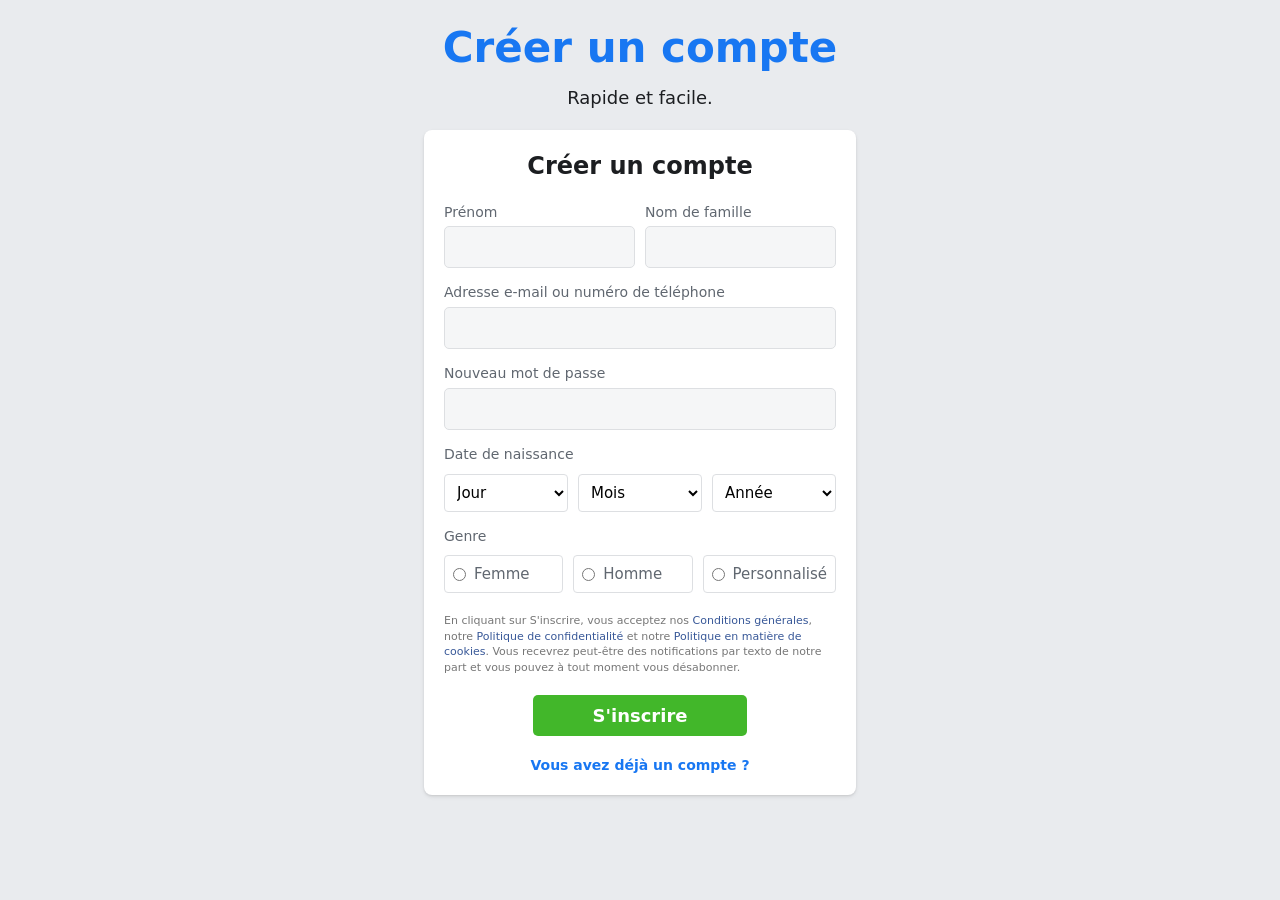
==== commit 12caf86a: "HTML Facebook" ====
--- a/docs/index.html
+++ b/docs/index.html
@@ -9,7 +9,7 @@
 <body>
     <div class="container">
         <header>
-            <div class="logo">Crée un compte</div>
+            <div class="logo">Créer un compte</div>
             <p class="tagline">Rapide et facile.</p>
         </header>
         
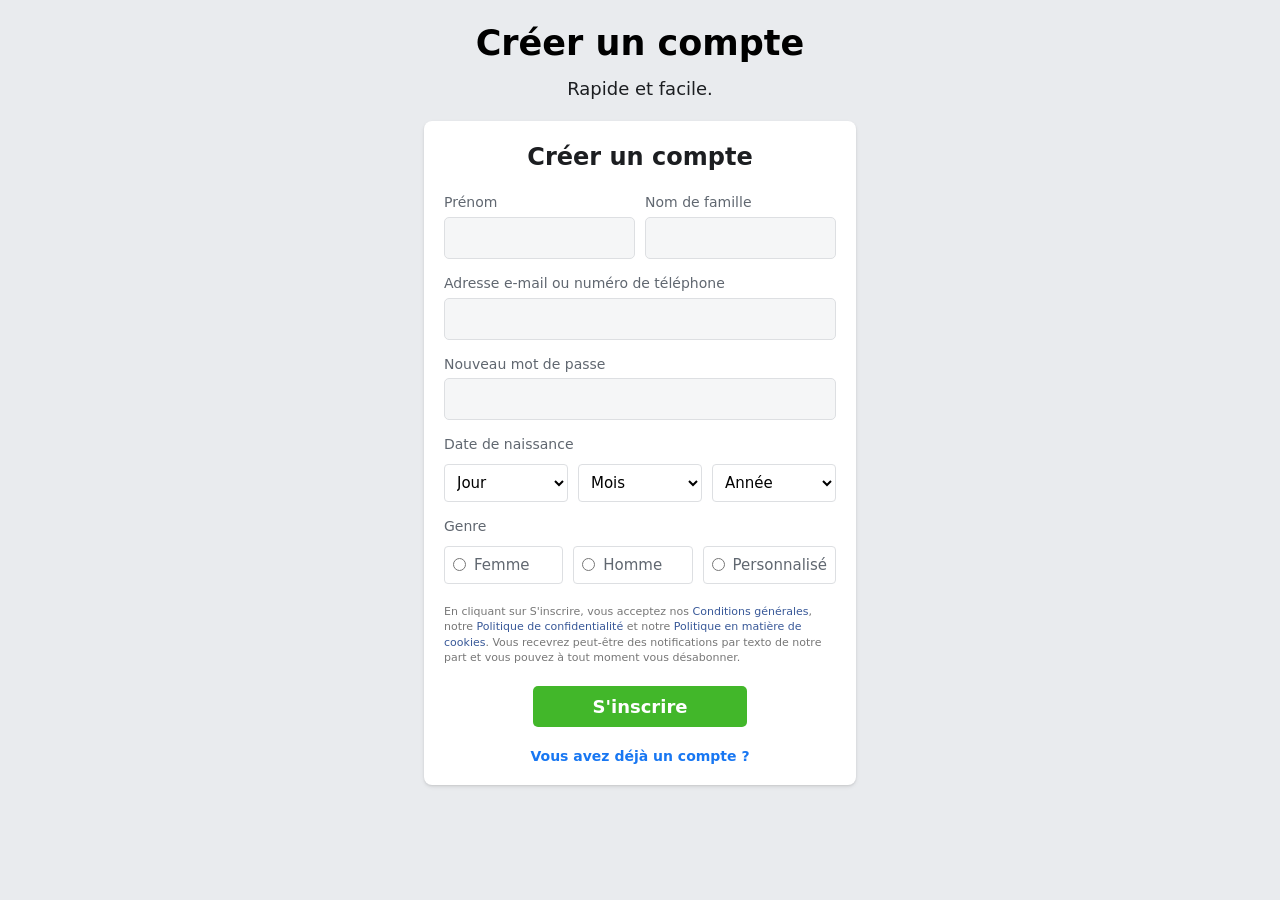
==== commit 8a69448f: "Fix logo text in index.html" ====
--- a/docs/index.html
+++ b/docs/index.html
@@ -9,7 +9,7 @@
 <body>
     <div class="container">
         <header>
-            <div class="logo">Créer un compte</div>
+            <div class="logo">Créer un compte </div>
             <p class="tagline">Rapide et facile.</p>
         </header>
         
--- a/docs/style.css
+++ b/docs/style.css
@@ -25,8 +25,8 @@
 }
 
 .logo {
-    color: #1877f2;
-    font-size: 42px;
+    color: black;
+    font-size: 35px;
     font-weight: bold;
     margin-bottom: 10px;
 }
